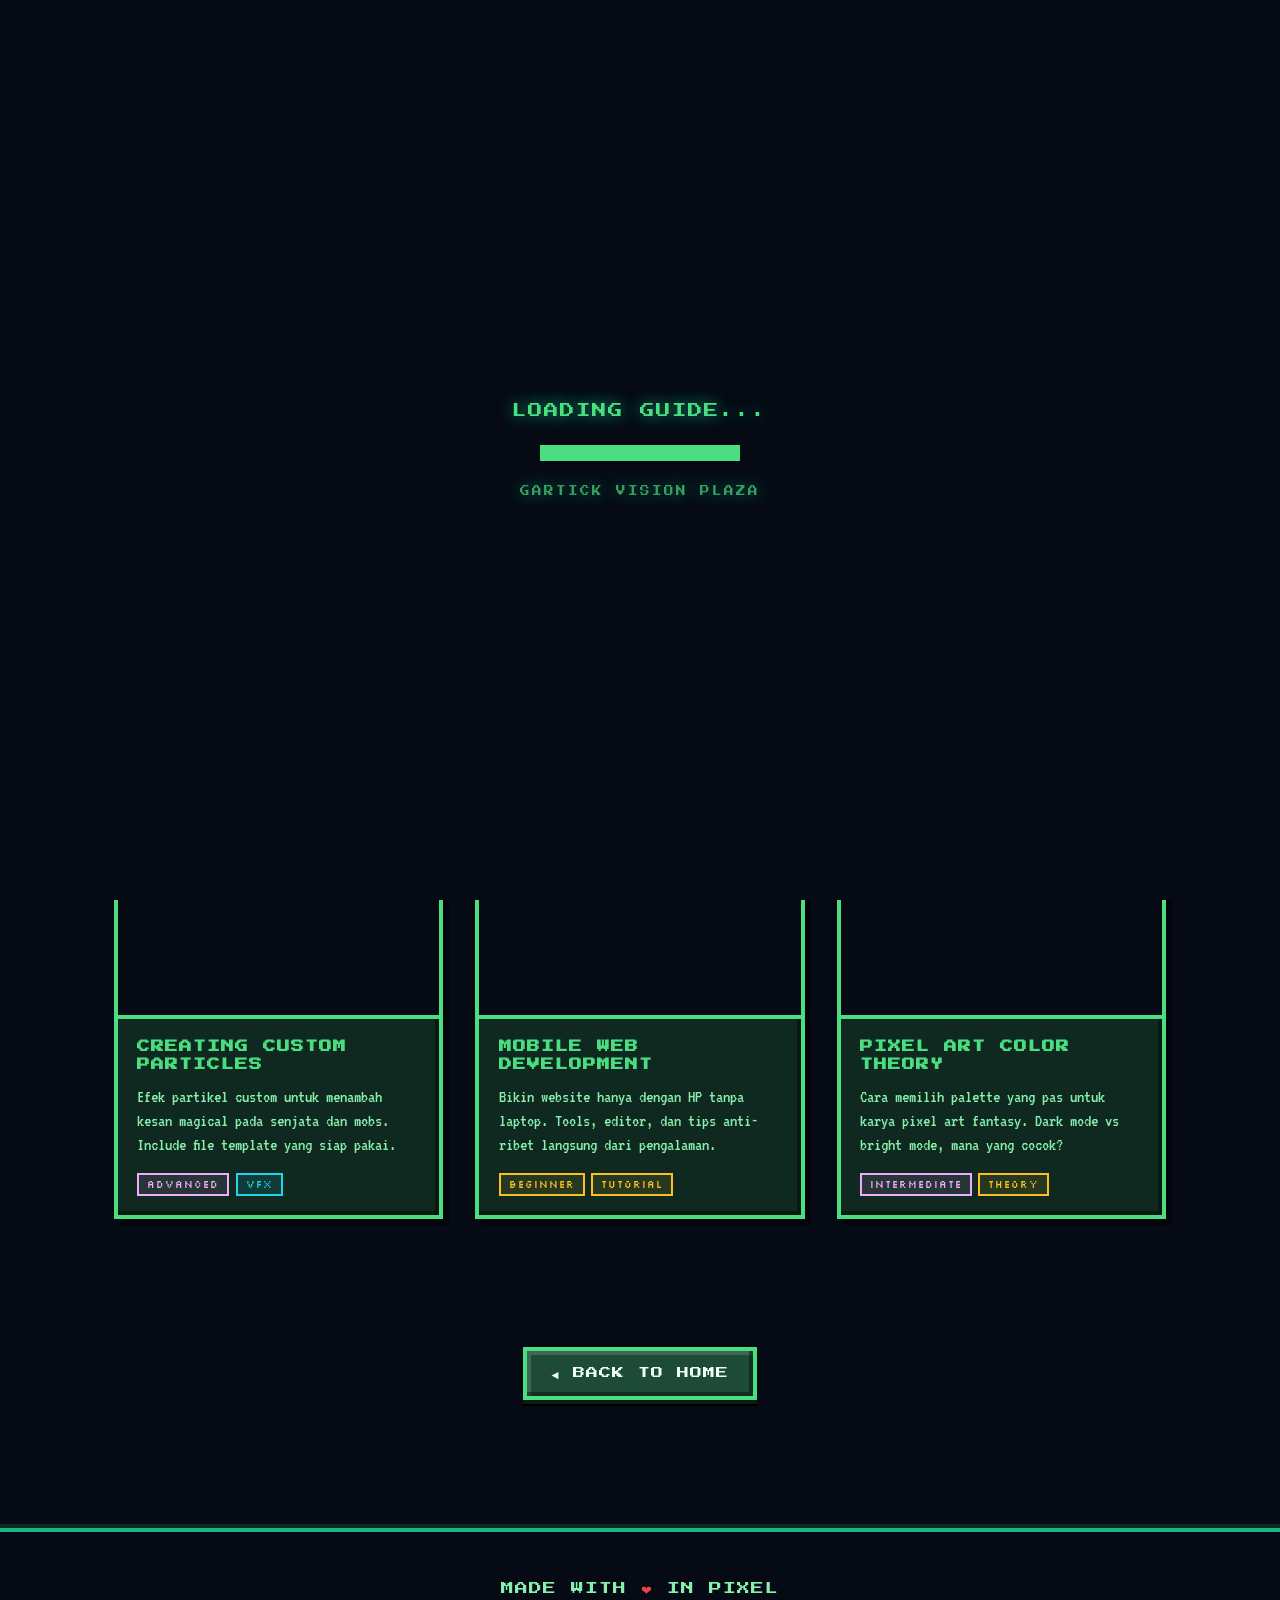
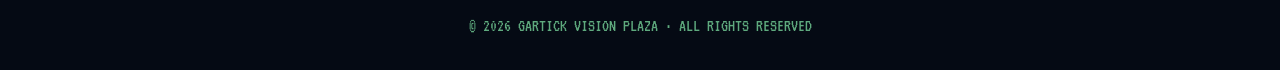
==== guide.html @ 2cd1d291 "Add files via upload" ====
<!DOCTYPE html>
<html lang="id">
<head>
  <meta charset="UTF-8">
  <meta name="viewport" content="width=device-width, initial-scale=1.0, maximum-scale=1">
  <title>Gartick Vision Plaza — Guide</title>
  <meta name="description" content="Tutorial, panduan & tips dari Gartick Vision Plaza.">
  <meta name="theme-color" content="#0a1a14">
  <link rel="stylesheet" href="style.css">
  <link rel="icon" href="data:image/svg+xml,<svg xmlns='http://www.w3.org/2000/svg' viewBox='0 0 16 16'><rect width='16' height='16' fill='%230a1a14'/><rect x='2' y='2' width='12' height='12' fill='%234ade80'/><rect x='5' y='5' width='6' height='6' fill='%230a1a14'/></svg>">
</head>
<body>

  <div id="loader">
    <div class="loader-text">LOADING GUIDE...</div>
    <div class="loader-bar"><div class="loader-fill"></div></div>
    <div class="loader-text" style="font-size: 0.6rem; opacity: 0.7;">GARTICK VISION PLAZA</div>
  </div>

  <!-- BACKGROUND -->
  <div class="bg-container">
    <div class="sky-gradient"></div>
    <div class="stars"></div>
    <div class="moon"></div>
    <div class="rain"></div>
    <div class="mountains"></div>
    <div class="trees-back"></div>
    <div class="fog"></div>
    <div class="trees-front"></div>
  </div>
  <div class="scanlines"></div>
  <div class="vignette"></div>

  <!-- NAV -->
  <nav>
    <a href="index.html" class="logo">GARTICK.PLAZA</a>
    <button class="mobile-toggle" aria-label="Menu">☰</button>
    <ul class="nav-links">
      <li><a href="index.html">HOME</a></li>
      <li><a href="index.html#about">ABOUT</a></li>
      <li><a href="guide.html" class="active">GUIDE</a></li>
      <li><a href="portfolio.html">PORTFOLIO</a></li>
      <li><a href="index.html#contact">CONTACT</a></li>
    </ul>
  </nav>

  <!-- HEADER -->
  <header class="page-header">
    <div class="page-crumb">
      <a href="index.html">◄ HOME</a>  /  GUIDE
    </div>
    <h1 class="page-title">📖 GUIDES & TUTORIALS</h1>
    <p class="page-desc">Kumpulan panduan step-by-step dengan gambar dan animasi. Pelajari rahasia di balik setiap pixel.</p>
  </header>

  <!-- GRID -->
  <section class="content-grid">

    <div class="content-card reveal">
      <div class="card-media">
        <span class="badge">NEW</span>
        <img src="https://picsum.photos/seed/guide1/600/400" alt="Building Your First Pixel Sword">
        <div class="play-overlay"><div class="play-icon"></div></div>
      </div>
      <div class="card-body">
        <h3 class="card-title">BUILDING YOUR FIRST PIXEL SWORD</h3>
        <p class="card-desc">Panduan lengkap membuat senjata pixel art dari sketsa hingga finishing dengan shader tambahan.</p>
        <div class="card-tags">
          <span class="card-tag">BEGINNER</span>
          <span class="card-tag cyan">3D MODEL</span>
        </div>
      </div>
    </div>

    <div class="content-card reveal">
      <div class="card-media">
        <img src="https://picsum.photos/seed/guide2/600/400" alt="Animating Mob Textures">
        <div class="play-overlay"><div class="play-icon"></div></div>
      </div>
      <div class="card-body">
        <h3 class="card-title">ANIMATING MOB TEXTURES</h3>
        <p class="card-desc">Teknik animate texture menggunakan emissive layer agar mobs kamu terlihat lebih hidup dan magical.</p>
        <div class="card-tags">
          <span class="card-tag purple">INTERMEDIATE</span>
          <span class="card-tag cyan">TEXTURE</span>
        </div>
      </div>
    </div>

    <div class="content-card reveal">
      <div class="card-media">
        <span class="badge">HOT</span>
        <img src="https://picsum.photos/seed/guide3/600/400" alt="Armor Design Workflow">
        <div class="play-overlay"><div class="play-icon"></div></div>
      </div>
      <div class="card-body">
        <h3 class="card-title">ARMOR DESIGN WORKFLOW</h3>
        <p class="card-desc">Dari sketsa awal hingga export. Workflow cepat untuk designer yang ingin bikin armor fantasy menarik.</p>
        <div class="card-tags">
          <span class="card-tag">BEGINNER</span>
          <span class="card-tag purple">ARMOR</span>
        </div>
      </div>
    </div>

    <div class="content-card reveal">
      <div class="card-media">
        <img src="https://picsum.photos/seed/guide4/600/400" alt="Creating Custom Particles">
        <div class="play-overlay"><div class="play-icon"></div></div>
      </div>
      <div class="card-body">
        <h3 class="card-title">CREATING CUSTOM PARTICLES</h3>
        <p class="card-desc">Efek partikel custom untuk menambah kesan magical pada senjata dan mobs. Include file template yang siap pakai.</p>
        <div class="card-tags">
          <span class="card-tag purple">ADVANCED</span>
          <span class="card-tag cyan">VFX</span>
        </div>
      </div>
    </div>

    <div class="content-card reveal">
      <div class="card-media">
        <span class="badge">NEW</span>
        <img src="https://picsum.photos/seed/guide5/600/400" alt="Mobile Web Development">
        <div class="play-overlay"><div class="play-icon"></div></div>
      </div>
      <div class="card-body">
        <h3 class="card-title">MOBILE WEB DEVELOPMENT</h3>
        <p class="card-desc">Bikin website hanya dengan HP tanpa laptop. Tools, editor, dan tips anti-ribet langsung dari pengalaman.</p>
        <div class="card-tags">
          <span class="card-tag">BEGINNER</span>
          <span class="card-tag">TUTORIAL</span>
        </div>
      </div>
    </div>

    <div class="content-card reveal">
      <div class="card-media">
        <img src="https://picsum.photos/seed/guide6/600/400" alt="Pixel Art Color Theory">
        <div class="play-overlay"><div class="play-icon"></div></div>
      </div>
      <div class="card-body">
        <h3 class="card-title">PIXEL ART COLOR THEORY</h3>
        <p class="card-desc">Cara memilih palette yang pas untuk karya pixel art fantasy. Dark mode vs bright mode, mana yang cocok?</p>
        <div class="card-tags">
          <span class="card-tag purple">INTERMEDIATE</span>
          <span class="card-tag">THEORY</span>
        </div>
      </div>
    </div>

  </section>

  <!-- BACK TO HOME -->
  <div style="text-align: center; padding: 2rem 1.5rem 4rem;">
    <a href="index.html" class="pixel-btn">◄ BACK TO HOME</a>
  </div>

  <!-- FOOTER -->
  <footer>
    <div class="footer-heart">MADE WITH <span class="heart">❤</span> IN PIXEL</div>
    <p class="footer-copy">© 2026 GARTICK VISION PLAZA · ALL RIGHTS RESERVED</p>
  </footer>

  <script src="script.js"></script>
</body>
</html>
---- style.css ----
/* ==========================================================
   GARTICK VISION PLAZA — Mystical Forest Pixel Theme
   ========================================================== */

@import url('https://fonts.googleapis.com/css2?family=Press+Start+2P&family=Silkscreen:wght@400;700&family=VT323&display=swap');

:root {
  --bg-deep: #050a14;
  --bg-night: #0a1628;
  --bg-forest: #0a1a14;
  --forest-dark: #0f2820;
  --forest-mid: #1e4a38;
  --forest-light: #3d7a5a;
  --mist: #a7f3d0;
  --glow-cyan: #22d3ee;
  --glow-emerald: #10b981;
  --glow-bright: #4ade80;
  --magic-purple: #a78bfa;
  --magic-pink: #f0abfc;
  --accent-gold: #fbbf24;
  --text-primary: #ecfdf5;
  --text-dim: #86efac;
  --text-soft: #a7f3d0;
  --shadow-deep: #02050a;
}

* {
  margin: 0;
  padding: 0;
  box-sizing: border-box;
  image-rendering: pixelated;
  image-rendering: -moz-crisp-edges;
  image-rendering: crisp-edges;
}

html, body {
  width: 100%;
  overflow-x: hidden;
}

body {
  font-family: 'VT323', monospace;
  background: var(--bg-deep);
  color: var(--text-primary);
  min-height: 100vh;
  position: relative;
  line-height: 1.4;
  cursor: url("data:image/svg+xml;utf8,<svg xmlns='http://www.w3.org/2000/svg' width='16' height='16' viewBox='0 0 16 16'><rect x='6' y='0' width='4' height='4' fill='%234ade80'/><rect x='0' y='6' width='4' height='4' fill='%234ade80'/><rect x='12' y='6' width='4' height='4' fill='%234ade80'/><rect x='6' y='12' width='4' height='4' fill='%234ade80'/><rect x='6' y='6' width='4' height='4' fill='%23fbbf24'/></svg>") 8 8, auto;
}

/* ==========================================================
   BACKGROUND LAYERS
   ========================================================== */

.bg-container {
  position: fixed;
  inset: 0;
  z-index: -10;
  overflow: hidden;
  pointer-events: none;
}

.sky-gradient {
  position: absolute;
  inset: 0;
  background:
    radial-gradient(ellipse at 70% 20%, rgba(124, 58, 237, 0.25) 0%, transparent 50%),
    radial-gradient(ellipse at 20% 80%, rgba(16, 185, 129, 0.15) 0%, transparent 60%),
    linear-gradient(180deg,
      #020611 0%,
      #050a1a 25%,
      #0a1a2a 55%,
      #0a2018 80%,
      #0a1a10 100%);
}

/* Twinkling stars */
.stars {
  position: absolute;
  inset: 0;
}

.star {
  position: absolute;
  background: #fff;
  width: 2px;
  height: 2px;
  animation: twinkle var(--twinkle-speed, 3s) infinite ease-in-out;
  animation-delay: var(--twinkle-delay, 0s);
}

.star.big {
  width: 3px;
  height: 3px;
  box-shadow: 0 0 6px rgba(167, 243, 208, 0.8);
}

@keyframes twinkle {
  0%, 100% { opacity: 0.2; transform: scale(0.8); }
  50% { opacity: 1; transform: scale(1.2); box-shadow: 0 0 8px #fff; }
}

/* Meteors */
.meteor {
  position: absolute;
  width: 2px;
  height: 2px;
  background: #fff;
  box-shadow:
    0 0 4px #fff,
    -1px 0 0 var(--glow-cyan),
    -2px 0 0 var(--glow-cyan),
    -3px 0 0 rgba(34, 211, 238, 0.8),
    -5px 0 0 rgba(34, 211, 238, 0.6),
    -8px 0 0 rgba(34, 211, 238, 0.3),
    -12px 0 0 rgba(34, 211, 238, 0.1);
  animation: meteor-fall var(--meteor-speed, 4s) linear infinite;
  animation-delay: var(--meteor-delay, 0s);
  opacity: 0;
}

@keyframes meteor-fall {
  0% { transform: translate(0, 0) rotate(45deg); opacity: 0; }
  5% { opacity: 1; }
  80% { opacity: 1; }
  100% { transform: translate(-600px, 600px) rotate(45deg); opacity: 0; }
}

/* Moon */
.moon {
  position: absolute;
  top: 8%;
  right: 10%;
  width: 60px;
  height: 60px;
  background: #f0fdf4;
  box-shadow:
    0 0 0 4px #050a14,
    0 0 0 6px #4ade80,
    0 0 30px rgba(167, 243, 208, 0.6),
    0 0 60px rgba(74, 222, 128, 0.3);
  image-rendering: pixelated;
  animation: moon-float 8s ease-in-out infinite;
}

.moon::before {
  content: '';
  position: absolute;
  top: 14px;
  left: 10px;
  width: 8px;
  height: 8px;
  background: #a7f3d0;
  opacity: 0.4;
}
.moon::after {
  content: '';
  position: absolute;
  top: 34px;
  left: 38px;
  width: 6px;
  height: 6px;
  background: #a7f3d0;
  opacity: 0.4;
}

@keyframes moon-float {
  0%, 100% { transform: translateY(0); }
  50% { transform: translateY(-10px); }
}

/* Pixel clouds */
.cloud {
  position: absolute;
  width: 80px;
  height: 16px;
  background: rgba(167, 243, 208, 0.12);
  box-shadow:
    12px -8px 0 rgba(167, 243, 208, 0.12),
    28px -8px 0 rgba(167, 243, 208, 0.12),
    44px -8px 0 rgba(167, 243, 208, 0.12),
    20px -16px 0 rgba(167, 243, 208, 0.12),
    36px -16px 0 rgba(167, 243, 208, 0.12);
  animation: cloud-drift var(--cloud-speed, 60s) linear infinite;
}

@keyframes cloud-drift {
  0% { transform: translateX(-150px); }
  100% { transform: translateX(calc(100vw + 150px)); }
}

/* Rain */
.rain {
  position: absolute;
  inset: 0;
  overflow: hidden;
}

.raindrop {
  position: absolute;
  width: 2px;
  height: 12px;
  background: linear-gradient(180deg, transparent, rgba(74, 222, 128, 0.5));
  animation: rain-fall var(--rain-speed, 0.8s) linear infinite;
  animation-delay: var(--rain-delay, 0s);
}

@keyframes rain-fall {
  0% { transform: translateY(-20vh); opacity: 0; }
  10% { opacity: 1; }
  100% { transform: translateY(110vh); opacity: 0.3; }
}

/* Parallax — Mountains */
.mountains {
  position: absolute;
  bottom: 25vh;
  left: 0;
  width: 100%;
  height: 30vh;
  background-image: url("data:image/svg+xml;utf8,<svg xmlns='http://www.w3.org/2000/svg' viewBox='0 0 400 120' preserveAspectRatio='xMidYMax slice'><polygon points='0,120 40,60 70,80 100,40 140,70 180,30 220,60 260,20 300,55 340,35 380,65 400,50 400,120' fill='%23050a14'/><polygon points='0,120 40,60 70,80 100,40 140,70 180,30 220,60 260,20 300,55 340,35 380,65 400,50 400,120' fill='none' stroke='%230f2820' stroke-width='1'/></svg>");
  background-repeat: repeat-x;
  background-size: 800px 100%;
  opacity: 0.9;
  animation: parallax-slow 120s linear infinite;
}

@keyframes parallax-slow {
  0% { background-position: 0 0; }
  100% { background-position: 800px 0; }
}

/* Parallax — Distant trees */
.trees-back {
  position: absolute;
  bottom: 15vh;
  left: 0;
  width: 100%;
  height: 22vh;
  background-image: url("data:image/svg+xml;utf8,<svg xmlns='http://www.w3.org/2000/svg' viewBox='0 0 300 100' preserveAspectRatio='xMidYMax slice'><g fill='%230a1f18'><rect x='10' y='30' width='20' height='70'/><rect x='5' y='25' width='30' height='15'/><rect x='8' y='18' width='24' height='10'/><rect x='50' y='40' width='16' height='60'/><rect x='46' y='35' width='24' height='12'/><rect x='85' y='25' width='22' height='75'/><rect x='80' y='20' width='32' height='14'/><rect x='130' y='35' width='18' height='65'/><rect x='125' y='30' width='28' height='14'/><rect x='170' y='22' width='24' height='78'/><rect x='165' y='18' width='34' height='14'/><rect x='215' y='38' width='16' height='62'/><rect x='210' y='32' width='26' height='14'/><rect x='250' y='28' width='22' height='72'/><rect x='245' y='22' width='32' height='14'/></g></svg>");
  background-repeat: repeat-x;
  background-size: 600px 100%;
  opacity: 0.7;
  animation: parallax-mid 80s linear infinite;
}

@keyframes parallax-mid {
  0% { background-position: 0 0; }
  100% { background-position: 600px 0; }
}

/* Parallax — Foreground trees */
.trees-front {
  position: absolute;
  bottom: 0;
  left: 0;
  width: 100%;
  height: 20vh;
  background-image: url("data:image/svg+xml;utf8,<svg xmlns='http://www.w3.org/2000/svg' viewBox='0 0 400 100' preserveAspectRatio='xMidYMax slice'><g><rect x='0' y='0' width='400' height='100' fill='%23020609'/><g fill='%231e4a38'><rect x='20' y='20' width='32' height='80'/><rect x='12' y='12' width='48' height='20'/><rect x='16' y='6' width='40' height='10'/><rect x='24' y='0' width='24' height='8'/></g><g fill='%230f2820'><rect x='28' y='20' width='4' height='80'/></g><g fill='%23254d3a'><rect x='80' y='30' width='28' height='70'/><rect x='74' y='22' width='40' height='14'/><rect x='78' y='14' width='32' height='10'/></g><g fill='%231e4a38'><rect x='140' y='15' width='36' height='85'/><rect x='130' y='8' width='56' height='16'/><rect x='136' y='0' width='44' height='10'/></g><g fill='%23254d3a'><rect x='200' y='28' width='26' height='72'/><rect x='194' y='20' width='38' height='12'/></g><g fill='%231e4a38'><rect x='250' y='18' width='34' height='82'/><rect x='240' y='10' width='54' height='14'/><rect x='246' y='2' width='42' height='10'/></g><g fill='%23254d3a'><rect x='310' y='32' width='24' height='68'/><rect x='304' y='24' width='36' height='12'/></g><g fill='%231e4a38'><rect x='360' y='22' width='30' height='78'/><rect x='352' y='14' width='46' height='14'/></g></g></svg>");
  background-repeat: repeat-x;
  background-size: 400px 100%;
  opacity: 1;
  animation: parallax-fast 40s linear infinite;
}

@keyframes parallax-fast {
  0% { background-position: 0 0; }
  100% { background-position: 400px 0; }
}

/* Fog layer */
.fog {
  position: absolute;
  bottom: 0;
  left: 0;
  width: 200%;
  height: 40vh;
  background: linear-gradient(180deg, transparent 0%, rgba(167, 243, 208, 0.04) 40%, rgba(74, 222, 128, 0.08) 100%);
  animation: fog-drift 30s ease-in-out infinite alternate;
}

@keyframes fog-drift {
  0% { transform: translateX(-10%); }
  100% { transform: translateX(-50%); }
}

/* Fireflies */
.firefly {
  position: absolute;
  width: 3px;
  height: 3px;
  background: var(--accent-gold);
  box-shadow:
    0 0 4px var(--accent-gold),
    0 0 10px var(--accent-gold),
    0 0 20px rgba(251, 191, 36, 0.4);
  animation: firefly-float var(--ff-speed, 8s) ease-in-out infinite,
             firefly-blink var(--ff-blink, 2s) ease-in-out infinite;
  animation-delay: var(--ff-delay, 0s);
}

@keyframes firefly-float {
  0%, 100% { transform: translate(0, 0); }
  25% { transform: translate(40px, -30px); }
  50% { transform: translate(-20px, -60px); }
  75% { transform: translate(30px, -20px); }
}

@keyframes firefly-blink {
  0%, 100% { opacity: 0.2; }
  50% { opacity: 1; }
}

/* Scanline overlay */
.scanlines {
  position: fixed;
  inset: 0;
  z-index: 1000;
  pointer-events: none;
  background: repeating-linear-gradient(
    0deg,
    rgba(0, 0, 0, 0.15),
    rgba(0, 0, 0, 0.15) 1px,
    transparent 1px,
    transparent 3px
  );
  mix-blend-mode: multiply;
  opacity: 0.4;
}

/* Vignette */
.vignette {
  position: fixed;
  inset: 0;
  z-index: 999;
  pointer-events: none;
  background: radial-gradient(ellipse at center, transparent 40%, rgba(0, 0, 0, 0.6) 100%);
}

/* ==========================================================
   NAVIGATION
   ========================================================== */

nav {
  position: fixed;
  top: 0;
  left: 0;
  right: 0;
  z-index: 500;
  padding: 0.9rem 1.5rem;
  background: rgba(5, 10, 20, 0.85);
  border-bottom: 4px solid var(--glow-emerald);
  display: flex;
  justify-content: space-between;
  align-items: center;
  backdrop-filter: blur(6px);
  box-shadow: 0 4px 20px rgba(16, 185, 129, 0.2);
}

nav::after {
  content: '';
  position: absolute;
  bottom: -8px;
  left: 0;
  right: 0;
  height: 4px;
  background: var(--forest-dark);
}

.logo {
  font-family: 'Press Start 2P', monospace;
  font-size: 0.75rem;
  color: var(--glow-bright);
  text-shadow: 2px 2px 0 #000, 0 0 12px var(--glow-emerald);
  letter-spacing: 1px;
  text-decoration: none;
  transition: transform 0.2s;
}

.logo:hover {
  transform: scale(1.05);
}

.nav-links {
  display: flex;
  gap: 0.5rem;
  list-style: none;
}

.nav-links a {
  font-family: 'Silkscreen', monospace;
  font-size: 0.75rem;
  color: var(--text-soft);
  text-decoration: none;
  padding: 0.4rem 0.7rem;
  border: 2px solid transparent;
  transition: all 0.15s;
  letter-spacing: 1px;
}

.nav-links a:hover,
.nav-links a.active {
  color: var(--glow-bright);
  border-color: var(--glow-bright);
  box-shadow: 0 0 12px rgba(74, 222, 128, 0.6), inset 0 0 6px rgba(74, 222, 128, 0.2);
  background: rgba(16, 185, 129, 0.1);
}

.mobile-toggle {
  display: none;
  background: transparent;
  border: 2px solid var(--glow-bright);
  color: var(--glow-bright);
  font-family: 'Press Start 2P', monospace;
  padding: 0.4rem 0.6rem;
  cursor: pointer;
  font-size: 0.7rem;
}

@media (max-width: 720px) {
  .mobile-toggle { display: block; }
  .nav-links {
    display: none;
    position: absolute;
    top: 100%;
    left: 0;
    right: 0;
    flex-direction: column;
    background: rgba(5, 10, 20, 0.98);
    padding: 1rem;
    border-bottom: 4px solid var(--glow-emerald);
    gap: 0.5rem;
  }
  .nav-links.open { display: flex; }
  .nav-links a { text-align: center; }
}

/* ==========================================================
   HERO SECTION
   ========================================================== */

.hero {
  min-height: 100vh;
  display: flex;
  flex-direction: column;
  justify-content: center;
  align-items: center;
  padding: 7rem 1.5rem 3rem;
  text-align: center;
  position: relative;
}

.welcome-tag {
  font-family: 'Press Start 2P', monospace;
  font-size: 0.7rem;
  color: var(--accent-gold);
  background: rgba(251, 191, 36, 0.1);
  border: 2px solid var(--accent-gold);
  padding: 0.5rem 1rem;
  margin-bottom: 1.5rem;
  box-shadow: 0 0 15px rgba(251, 191, 36, 0.3);
  letter-spacing: 2px;
  animation: tag-bounce 2.5s ease-in-out infinite;
}

@keyframes tag-bounce {
  0%, 100% { transform: translateY(0); }
  50% { transform: translateY(-6px); }
}

.hero-title {
  font-family: 'Press Start 2P', monospace;
  font-size: clamp(1.1rem, 5vw, 2.5rem);
  color: var(--glow-bright);
  text-shadow:
    3px 3px 0 var(--bg-deep),
    6px 6px 0 rgba(16, 185, 129, 0.4),
    0 0 20px var(--glow-emerald),
    0 0 40px rgba(16, 185, 129, 0.5);
  margin-bottom: 1.5rem;
  line-height: 1.5;
  letter-spacing: 2px;
  animation: title-glow 3s ease-in-out infinite;
}

@keyframes title-glow {
  0%, 100% {
    text-shadow:
      3px 3px 0 var(--bg-deep),
      6px 6px 0 rgba(16, 185, 129, 0.4),
      0 0 20px var(--glow-emerald);
  }
  50% {
    text-shadow:
      3px 3px 0 var(--bg-deep),
      6px 6px 0 rgba(16, 185, 129, 0.4),
      0 0 40px var(--glow-bright),
      0 0 60px rgba(74, 222, 128, 0.6);
  }
}

.hero-title .accent {
  color: var(--magic-pink);
  text-shadow:
    3px 3px 0 var(--bg-deep),
    0 0 20px var(--magic-purple),
    0 0 40px rgba(167, 139, 250, 0.6);
}

.hero-subtitle {
  font-family: 'VT323', monospace;
  font-size: 1.5rem;
  color: var(--text-dim);
  margin-bottom: 2.5rem;
  max-width: 600px;
  line-height: 1.3;
}

.hero-subtitle .blink {
  animation: blink 1s step-end infinite;
  color: var(--glow-bright);
}

@keyframes blink {
  50% { opacity: 0; }
}

/* ==========================================================
   PIXEL BUTTONS
   ========================================================== */

.pixel-btn {
  font-family: 'Press Start 2P', monospace;
  font-size: 0.75rem;
  padding: 14px 24px;
  background: var(--forest-mid);
  color: var(--text-primary);
  border: 4px solid var(--glow-bright);
  box-shadow:
    inset -4px -4px 0 rgba(0, 0, 0, 0.4),
    inset 4px 4px 0 rgba(255, 255, 255, 0.15),
    0 4px 0 #0a1a14,
    0 6px 0 #000;
  text-transform: uppercase;
  letter-spacing: 1px;
  cursor: pointer;
  text-decoration: none;
  display: inline-flex;
  align-items: center;
  justify-content: center;
  gap: 0.5rem;
  transition: all 0.08s ease-out;
  position: relative;
  min-width: 140px;
}

.pixel-btn:hover {
  transform: translateY(-2px);
  background: var(--forest-light);
  box-shadow:
    inset -4px -4px 0 rgba(0, 0, 0, 0.4),
    inset 4px 4px 0 rgba(255, 255, 255, 0.2),
    0 6px 0 #0a1a14,
    0 8px 0 #000,
    0 0 25px rgba(74, 222, 128, 0.7);
}

.pixel-btn:active {
  transform: translateY(4px);
  box-shadow:
    inset -4px -4px 0 rgba(0, 0, 0, 0.4),
    inset 4px 4px 0 rgba(255, 255, 255, 0.1),
    0 0 0 #0a1a14,
    0 2px 0 #000;
}

.pixel-btn.primary {
  background: var(--glow-emerald);
  color: #02110a;
  border-color: #a7f3d0;
}

.pixel-btn.primary:hover {
  background: var(--glow-bright);
}

.pixel-btn.accent {
  background: #dc2626;
  color: #fff;
  border-color: #fbbf24;
  box-shadow:
    inset -4px -4px 0 rgba(0, 0, 0, 0.4),
    inset 4px 4px 0 rgba(255, 255, 255, 0.2),
    0 4px 0 #7f1d1d,
    0 6px 0 #000;
}

.pixel-btn.accent:hover {
  background: #ef4444;
  box-shadow:
    inset -4px -4px 0 rgba(0, 0, 0, 0.4),
    inset 4px 4px 0 rgba(255, 255, 255, 0.25),
    0 6px 0 #7f1d1d,
    0 8px 0 #000,
    0 0 25px rgba(251, 191, 36, 0.7);
}

.pixel-btn.purple {
  background: #6d28d9;
  border-color: var(--magic-pink);
  box-shadow:
    inset -4px -4px 0 rgba(0, 0, 0, 0.4),
    inset 4px 4px 0 rgba(255, 255, 255, 0.2),
    0 4px 0 #4c1d95,
    0 6px 0 #000;
}

.pixel-btn.purple:hover {
  background: #7c3aed;
  box-shadow:
    inset -4px -4px 0 rgba(0, 0, 0, 0.4),
    inset 4px 4px 0 rgba(255, 255, 255, 0.25),
    0 6px 0 #4c1d95,
    0 8px 0 #000,
    0 0 25px rgba(240, 171, 252, 0.7);
}

.btn-group {
  display: flex;
  gap: 1.5rem;
  flex-wrap: wrap;
  justify-content: center;
  margin-top: 1rem;
}

/* ==========================================================
   ABOUT SECTION
   ========================================================== */

.section {
  padding: 4rem 1.5rem;
  position: relative;
  max-width: 1100px;
  margin: 0 auto;
}

.section-title {
  font-family: 'Press Start 2P', monospace;
  font-size: clamp(1rem, 3.5vw, 1.8rem);
  color: var(--glow-bright);
  text-align: center;
  margin-bottom: 0.8rem;
  text-shadow: 3px 3px 0 var(--bg-deep), 0 0 20px var(--glow-emerald);
  letter-spacing: 2px;
}

.section-subtitle {
  font-family: 'VT323', monospace;
  font-size: 1.3rem;
  color: var(--text-dim);
  text-align: center;
  margin-bottom: 3rem;
}

.section-divider {
  display: flex;
  align-items: center;
  justify-content: center;
  gap: 6px;
  margin: 1rem auto 2.5rem;
}

.section-divider .pixel {
  width: 10px;
  height: 10px;
  background: var(--glow-emerald);
  box-shadow: 0 0 8px var(--glow-bright);
}

.section-divider .pixel:nth-child(2) { background: var(--accent-gold); box-shadow: 0 0 8px var(--accent-gold); }
.section-divider .pixel:nth-child(3) { background: var(--magic-purple); box-shadow: 0 0 8px var(--magic-purple); }

.about-card {
  background: linear-gradient(135deg, rgba(15, 40, 32, 0.9), rgba(10, 20, 15, 0.9));
  border: 4px solid var(--glow-bright);
  padding: 2rem;
  position: relative;
  display: grid;
  grid-template-columns: auto 1fr;
  gap: 2rem;
  align-items: center;
  box-shadow:
    inset -4px -4px 0 rgba(0, 0, 0, 0.4),
    inset 4px 4px 0 rgba(74, 222, 128, 0.1),
    8px 8px 0 var(--forest-dark),
    0 0 40px rgba(16, 185, 129, 0.2);
  backdrop-filter: blur(4px);
}

/* Pixel corners */
.about-card::before,
.about-card::after,
.about-card > .corner-tl,
.about-card > .corner-tr {
  content: '';
  position: absolute;
  width: 12px;
  height: 12px;
  background: var(--accent-gold);
  box-shadow: 0 0 8px var(--accent-gold);
}

.about-card::before { top: -8px; left: -8px; }
.about-card::after { bottom: -8px; right: -8px; }
.about-card .corner-tl { top: -8px; right: -8px; }
.about-card .corner-tr { bottom: -8px; left: -8px; }

.avatar-frame {
  width: 140px;
  height: 140px;
  background: var(--forest-dark);
  border: 4px solid var(--glow-emerald);
  display: flex;
  align-items: center;
  justify-content: center;
  position: relative;
  box-shadow:
    inset 0 0 20px rgba(16, 185, 129, 0.3),
    0 0 20px rgba(74, 222, 128, 0.4);
  flex-shrink: 0;
}

.avatar-sprite {
  width: 100%;
  height: 100%;
  image-rendering: pixelated;
  animation: sprite-bounce 1.2s ease-in-out infinite;
}

@keyframes sprite-bounce {
  0%, 100% { transform: translateY(0); }
  50% { transform: translateY(-6px); }
}

.about-text h3 {
  font-family: 'Press Start 2P', monospace;
  font-size: 0.9rem;
  color: var(--accent-gold);
  margin-bottom: 1rem;
  letter-spacing: 1.5px;
}

.about-text p {
  font-family: 'VT323', monospace;
  font-size: 1.25rem;
  color: var(--text-soft);
  line-height: 1.5;
  margin-bottom: 1rem;
}

.stat-row {
  display: flex;
  gap: 1.5rem;
  flex-wrap: wrap;
  margin-top: 1rem;
}

.stat {
  font-family: 'Silkscreen', monospace;
  font-size: 0.75rem;
  color: var(--glow-bright);
  padding: 0.4rem 0.7rem;
  border: 2px solid var(--forest-light);
  background: rgba(16, 185, 129, 0.1);
  letter-spacing: 1px;
}

.stat .value { color: var(--accent-gold); }

@media (max-width: 640px) {
  .about-card {
    grid-template-columns: 1fr;
    text-align: center;
    padding: 1.5rem;
  }
  .avatar-frame { margin: 0 auto; width: 120px; height: 120px; }
  .stat-row { justify-content: center; }
}

/* ==========================================================
   SOCIAL MEDIA
   ========================================================== */

.social-container {
  display: flex;
  gap: 1.5rem;
  justify-content: center;
  flex-wrap: wrap;
  margin-top: 2rem;
}

.social-btn {
  font-family: 'Press Start 2P', monospace;
  font-size: 0.7rem;
  padding: 1rem 1.5rem;
  background: var(--forest-dark);
  color: var(--text-primary);
  border: 4px solid;
  text-decoration: none;
  display: flex;
  align-items: center;
  gap: 0.8rem;
  transition: all 0.15s;
  cursor: pointer;
  box-shadow:
    inset -4px -4px 0 rgba(0, 0, 0, 0.5),
    0 4px 0 #000;
  letter-spacing: 1px;
}

.social-btn:hover {
  transform: translateY(-3px) scale(1.02);
  box-shadow:
    inset -4px -4px 0 rgba(0, 0, 0, 0.5),
    0 6px 0 #000;
}

.social-btn.youtube {
  border-color: #ff0000;
}
.social-btn.youtube:hover {
  background: #7f1d1d;
  box-shadow:
    inset -4px -4px 0 rgba(0, 0, 0, 0.5),
    0 6px 0 #000,
    0 0 25px rgba(239, 68, 68, 0.7);
}

.social-btn.discord {
  border-color: #5865f2;
}
.social-btn.discord:hover {
  background: #312e81;
  box-shadow:
    inset -4px -4px 0 rgba(0, 0, 0, 0.5),
    0 6px 0 #000,
    0 0 25px rgba(88, 101, 242, 0.7);
}

.social-btn .icon {
  width: 24px;
  height: 24px;
  image-rendering: pixelated;
}

/* ==========================================================
   ACTION CARDS (Guide / Portfolio on home)
   ========================================================== */

.action-grid {
  display: grid;
  grid-template-columns: repeat(auto-fit, minmax(280px, 1fr));
  gap: 2rem;
  max-width: 900px;
  margin: 0 auto;
}

.action-card {
  background: linear-gradient(135deg, rgba(15, 40, 32, 0.9), rgba(10, 20, 15, 0.95));
  border: 4px solid var(--glow-bright);
  padding: 2rem;
  text-align: center;
  position: relative;
  text-decoration: none;
  color: var(--text-primary);
  transition: all 0.2s;
  box-shadow:
    inset -4px -4px 0 rgba(0, 0, 0, 0.4),
    8px 8px 0 var(--forest-dark);
  overflow: hidden;
}

.action-card::before {
  content: '';
  position: absolute;
  inset: 0;
  background: radial-gradient(circle at 50% 50%, rgba(74, 222, 128, 0.15), transparent 70%);
  opacity: 0;
  transition: opacity 0.3s;
}

.action-card:hover {
  transform: translate(-3px, -3px);
  box-shadow:
    inset -4px -4px 0 rgba(0, 0, 0, 0.4),
    11px 11px 0 var(--forest-dark),
    0 0 40px rgba(74, 222, 128, 0.4);
}

.action-card:hover::before { opacity: 1; }

.action-card.purple { border-color: var(--magic-pink); }
.action-card.purple:hover {
  box-shadow:
    inset -4px -4px 0 rgba(0, 0, 0, 0.4),
    11px 11px 0 var(--forest-dark),
    0 0 40px rgba(240, 171, 252, 0.5);
}

.action-icon {
  font-family: 'Press Start 2P', monospace;
  font-size: 3rem;
  display: block;
  margin-bottom: 1rem;
  color: var(--accent-gold);
  text-shadow: 0 0 20px var(--accent-gold);
  animation: icon-pulse 2s ease-in-out infinite;
}

@keyframes icon-pulse {
  0%, 100% { transform: scale(1); }
  50% { transform: scale(1.1); }
}

.action-card h3 {
  font-family: 'Press Start 2P', monospace;
  font-size: 1rem;
  color: var(--glow-bright);
  margin-bottom: 0.8rem;
  letter-spacing: 1.5px;
}

.action-card.purple h3 { color: var(--magic-pink); }

.action-card p {
  font-family: 'VT323', monospace;
  font-size: 1.2rem;
  color: var(--text-dim);
  line-height: 1.4;
  margin-bottom: 1.5rem;
  position: relative;
  z-index: 1;
}

/* ==========================================================
   CONTENT GRID (for guide/portfolio pages)
   ========================================================== */

.page-header {
  padding: 8rem 1.5rem 3rem;
  text-align: center;
  position: relative;
}

.page-crumb {
  font-family: 'Silkscreen', monospace;
  font-size: 0.85rem;
  color: var(--text-dim);
  margin-bottom: 1rem;
  letter-spacing: 2px;
}

.page-crumb a {
  color: var(--glow-bright);
  text-decoration: none;
  transition: color 0.2s;
}
.page-crumb a:hover { color: var(--accent-gold); }

.page-title {
  font-family: 'Press Start 2P', monospace;
  font-size: clamp(1.3rem, 5vw, 2.5rem);
  color: var(--glow-bright);
  text-shadow:
    3px 3px 0 var(--bg-deep),
    0 0 20px var(--glow-emerald);
  margin-bottom: 1rem;
  letter-spacing: 2px;
  animation: title-glow 3s ease-in-out infinite;
}

.page-desc {
  font-family: 'VT323', monospace;
  font-size: 1.4rem;
  color: var(--text-dim);
  max-width: 700px;
  margin: 0 auto;
}

.content-grid {
  display: grid;
  grid-template-columns: repeat(auto-fill, minmax(300px, 1fr));
  gap: 2rem;
  max-width: 1100px;
  margin: 2rem auto;
  padding: 0 1.5rem 4rem;
}

.content-card {
  background: var(--forest-dark);
  border: 4px solid var(--glow-bright);
  overflow: hidden;
  position: relative;
  transition: all 0.2s;
  box-shadow:
    inset -4px -4px 0 rgba(0, 0, 0, 0.4),
    6px 6px 0 var(--shadow-deep);
}

.content-card:hover {
  transform: translate(-3px, -3px);
  box-shadow:
    inset -4px -4px 0 rgba(0, 0, 0, 0.4),
    9px 9px 0 var(--shadow-deep),
    0 0 30px rgba(74, 222, 128, 0.4);
}

.card-media {
  width: 100%;
  aspect-ratio: 16 / 10;
  background: var(--bg-deep);
  position: relative;
  overflow: hidden;
  border-bottom: 4px solid var(--glow-bright);
}

.card-media img,
.card-media video,
.card-media iframe {
  width: 100%;
  height: 100%;
  object-fit: cover;
  display: block;
  border: none;
}

.card-media .badge {
  position: absolute;
  top: 10px;
  left: 10px;
  background: var(--accent-gold);
  color: #000;
  padding: 4px 8px;
  font-family: 'Press Start 2P', monospace;
  font-size: 0.55rem;
  letter-spacing: 1px;
  z-index: 2;
  box-shadow: 2px 2px 0 #000;
}

.card-media .play-overlay {
  position: absolute;
  inset: 0;
  display: flex;
  align-items: center;
  justify-content: center;
  background: rgba(5, 10, 20, 0.4);
  opacity: 0;
  transition: opacity 0.2s;
  pointer-events: none;
}

.content-card:hover .card-media .play-overlay {
  opacity: 1;
}

.play-icon {
  width: 60px;
  height: 60px;
  background: var(--glow-bright);
  display: flex;
  align-items: center;
  justify-content: center;
  border: 4px solid #000;
  box-shadow: 0 0 20px var(--glow-bright);
}

.play-icon::after {
  content: '';
  width: 0;
  height: 0;
  border-left: 18px solid #000;
  border-top: 12px solid transparent;
  border-bottom: 12px solid transparent;
  margin-left: 6px;
}

.card-body {
  padding: 1.2rem;
}

.card-title {
  font-family: 'Press Start 2P', monospace;
  font-size: 0.8rem;
  color: var(--glow-bright);
  margin-bottom: 0.7rem;
  line-height: 1.4;
  letter-spacing: 1px;
}

.card-desc {
  font-family: 'VT323', monospace;
  font-size: 1.15rem;
  color: var(--text-dim);
  margin-bottom: 1rem;
  line-height: 1.3;
}

.card-tags {
  display: flex;
  gap: 0.4rem;
  flex-wrap: wrap;
}

.card-tag {
  font-family: 'Silkscreen', monospace;
  font-size: 0.65rem;
  color: var(--accent-gold);
  background: rgba(251, 191, 36, 0.1);
  border: 2px solid var(--accent-gold);
  padding: 2px 8px;
  letter-spacing: 1px;
}

.card-tag.purple { color: var(--magic-pink); border-color: var(--magic-pink); background: rgba(240, 171, 252, 0.1); }
.card-tag.cyan { color: var(--glow-cyan); border-color: var(--glow-cyan); background: rgba(34, 211, 238, 0.1); }

/* ==========================================================
   FOOTER
   ========================================================== */

footer {
  padding: 3rem 1.5rem 2rem;
  border-top: 4px solid var(--glow-emerald);
  background: rgba(5, 10, 20, 0.8);
  text-align: center;
  position: relative;
  margin-top: 4rem;
}

footer::before {
  content: '';
  position: absolute;
  top: -8px;
  left: 0;
  right: 0;
  height: 4px;
  background: var(--forest-dark);
}

.footer-heart {
  font-family: 'Press Start 2P', monospace;
  font-size: 0.8rem;
  color: var(--text-dim);
  margin-bottom: 1rem;
  letter-spacing: 1px;
}

.footer-heart .heart {
  color: #ef4444;
  animation: heart-beat 1s ease-in-out infinite;
  display: inline-block;
}

@keyframes heart-beat {
  0%, 100% { transform: scale(1); }
  50% { transform: scale(1.3); }
}

.footer-copy {
  font-family: 'VT323', monospace;
  font-size: 1.1rem;
  color: var(--text-dim);
  opacity: 0.7;
}

/* ==========================================================
   LOADING PIXEL SCREEN
   ========================================================== */

#loader {
  position: fixed;
  inset: 0;
  z-index: 9999;
  background: var(--bg-deep);
  display: flex;
  flex-direction: column;
  align-items: center;
  justify-content: center;
  gap: 1.5rem;
  transition: opacity 0.6s, visibility 0.6s;
}

#loader.done {
  opacity: 0;
  visibility: hidden;
}

.loader-text {
  font-family: 'Press Start 2P', monospace;
  color: var(--glow-bright);
  font-size: 0.9rem;
  text-shadow: 0 0 15px var(--glow-emerald);
  letter-spacing: 2px;
  animation: loader-blink 1s step-end infinite;
}

@keyframes loader-blink {
  50% { opacity: 0.3; }
}

.loader-bar {
  width: 200px;
  height: 16px;
  border: 3px solid var(--glow-bright);
  background: var(--forest-dark);
  position: relative;
  overflow: hidden;
}

.loader-fill {
  height: 100%;
  background: var(--glow-bright);
  box-shadow: 0 0 10px var(--glow-bright);
  animation: loader-fill 1.8s ease-out forwards;
}

@keyframes loader-fill {
  0% { width: 0%; }
  100% { width: 100%; }
}

/* ==========================================================
   UTILITY
   ========================================================== */

.reveal {
  opacity: 0;
  transform: translateY(30px);
  transition: opacity 0.8s cubic-bezier(0.25, 0.46, 0.45, 0.94), transform 0.8s cubic-bezier(0.25, 0.46, 0.45, 0.94);
}
.reveal.visible {
  opacity: 1;
  transform: translateY(0);
}

.text-glow { color: var(--glow-bright); }
.text-gold { color: var(--accent-gold); }
.text-purple { color: var(--magic-pink); }

/* Small screens tuning */
@media (max-width: 480px) {
  .hero { padding: 6rem 1rem 2rem; }
  .btn-group { flex-direction: column; align-items: stretch; }
  .btn-group .pixel-btn { width: 100%; }
  .section { padding: 3rem 1rem; }
  nav { padding: 0.7rem 1rem; }
  .logo { font-size: 0.6rem; }
  .hero-subtitle { font-size: 1.2rem; }
  .social-container { flex-direction: column; align-items: stretch; }
  .social-btn { justify-content: center; }
}
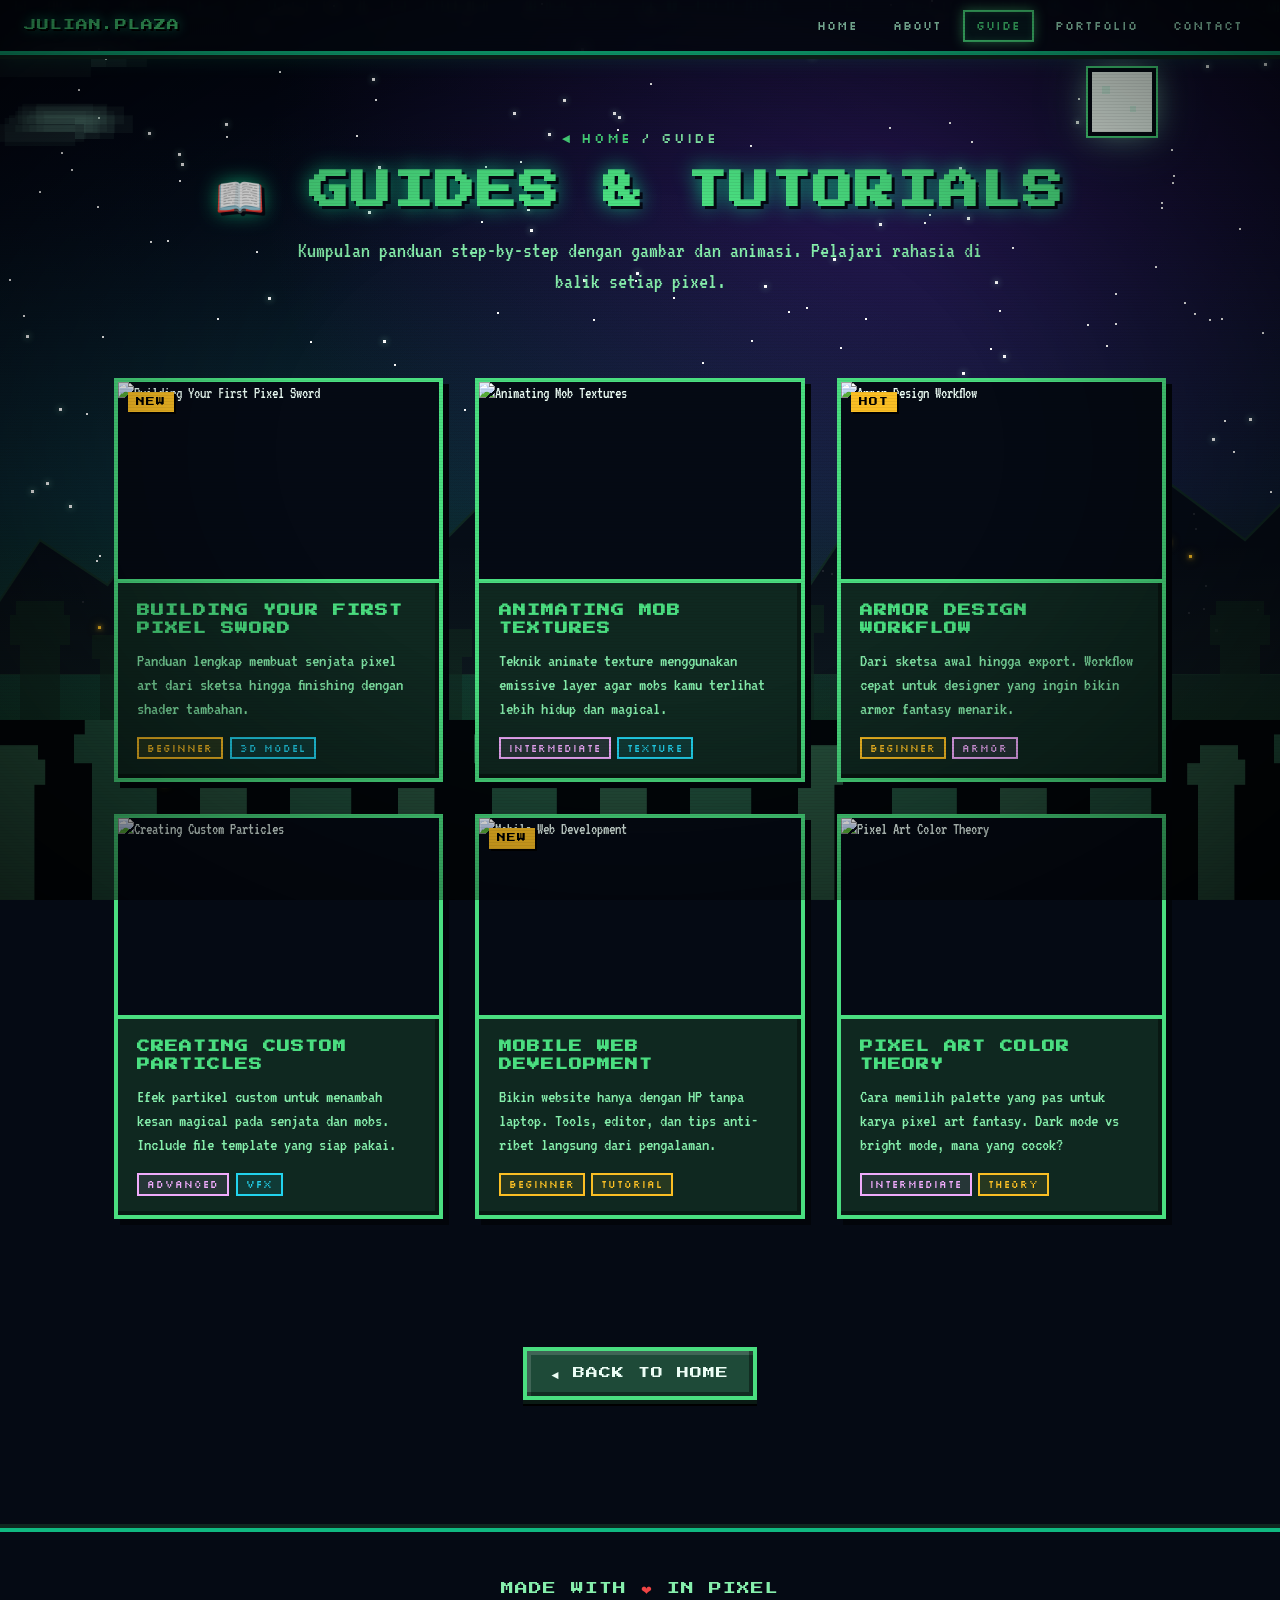
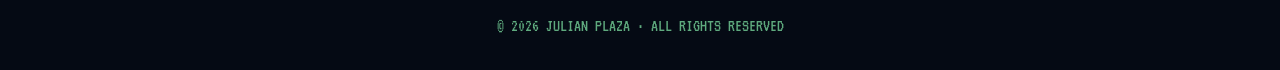
==== commit 103c6dcf: "Selesaikan rebranding ke Julian Plaza dan perbaiki kualitas kode - Ganti semua referensi 'Gartick Vi" ====
--- a/guide.html
+++ b/guide.html
@@ -3,8 +3,8 @@
 <head>
   <meta charset="UTF-8">
   <meta name="viewport" content="width=device-width, initial-scale=1.0, maximum-scale=1">
-  <title>Gartick Vision Plaza — Guide</title>
-  <meta name="description" content="Tutorial, panduan & tips dari Gartick Vision Plaza.">
+  <title>Julian Plaza — Guide</title>
+  <meta name="description" content="Tutorial, panduan & tips dari Julian Plaza.">
   <meta name="theme-color" content="#0a1a14">
   <link rel="stylesheet" href="style.css">
   <link rel="icon" href="data:image/svg+xml,<svg xmlns='http://www.w3.org/2000/svg' viewBox='0 0 16 16'><rect width='16' height='16' fill='%230a1a14'/><rect x='2' y='2' width='12' height='12' fill='%234ade80'/><rect x='5' y='5' width='6' height='6' fill='%230a1a14'/></svg>">
@@ -14,7 +14,7 @@
   <div id="loader">
     <div class="loader-text">LOADING GUIDE...</div>
     <div class="loader-bar"><div class="loader-fill"></div></div>
-    <div class="loader-text" style="font-size: 0.6rem; opacity: 0.7;">GARTICK VISION PLAZA</div>
+    <div class="loader-text" style="font-size: 0.6rem; opacity: 0.7;">JULIAN PLAZA</div>
   </div>
 
   <!-- BACKGROUND -->
@@ -33,7 +33,7 @@
 
   <!-- NAV -->
   <nav>
-    <a href="index.html" class="logo">GARTICK.PLAZA</a>
+    <a href="index.html" class="logo">JULIAN.PLAZA</a>
     <button class="mobile-toggle" aria-label="Menu">☰</button>
     <ul class="nav-links">
       <li><a href="index.html">HOME</a></li>
@@ -159,7 +159,7 @@
   <!-- FOOTER -->
   <footer>
     <div class="footer-heart">MADE WITH <span class="heart">❤</span> IN PIXEL</div>
-    <p class="footer-copy">© 2026 GARTICK VISION PLAZA · ALL RIGHTS RESERVED</p>
+    <p class="footer-copy">© 2026 JULIAN PLAZA · ALL RIGHTS RESERVED</p>
   </footer>
 
   <script src="script.js"></script>
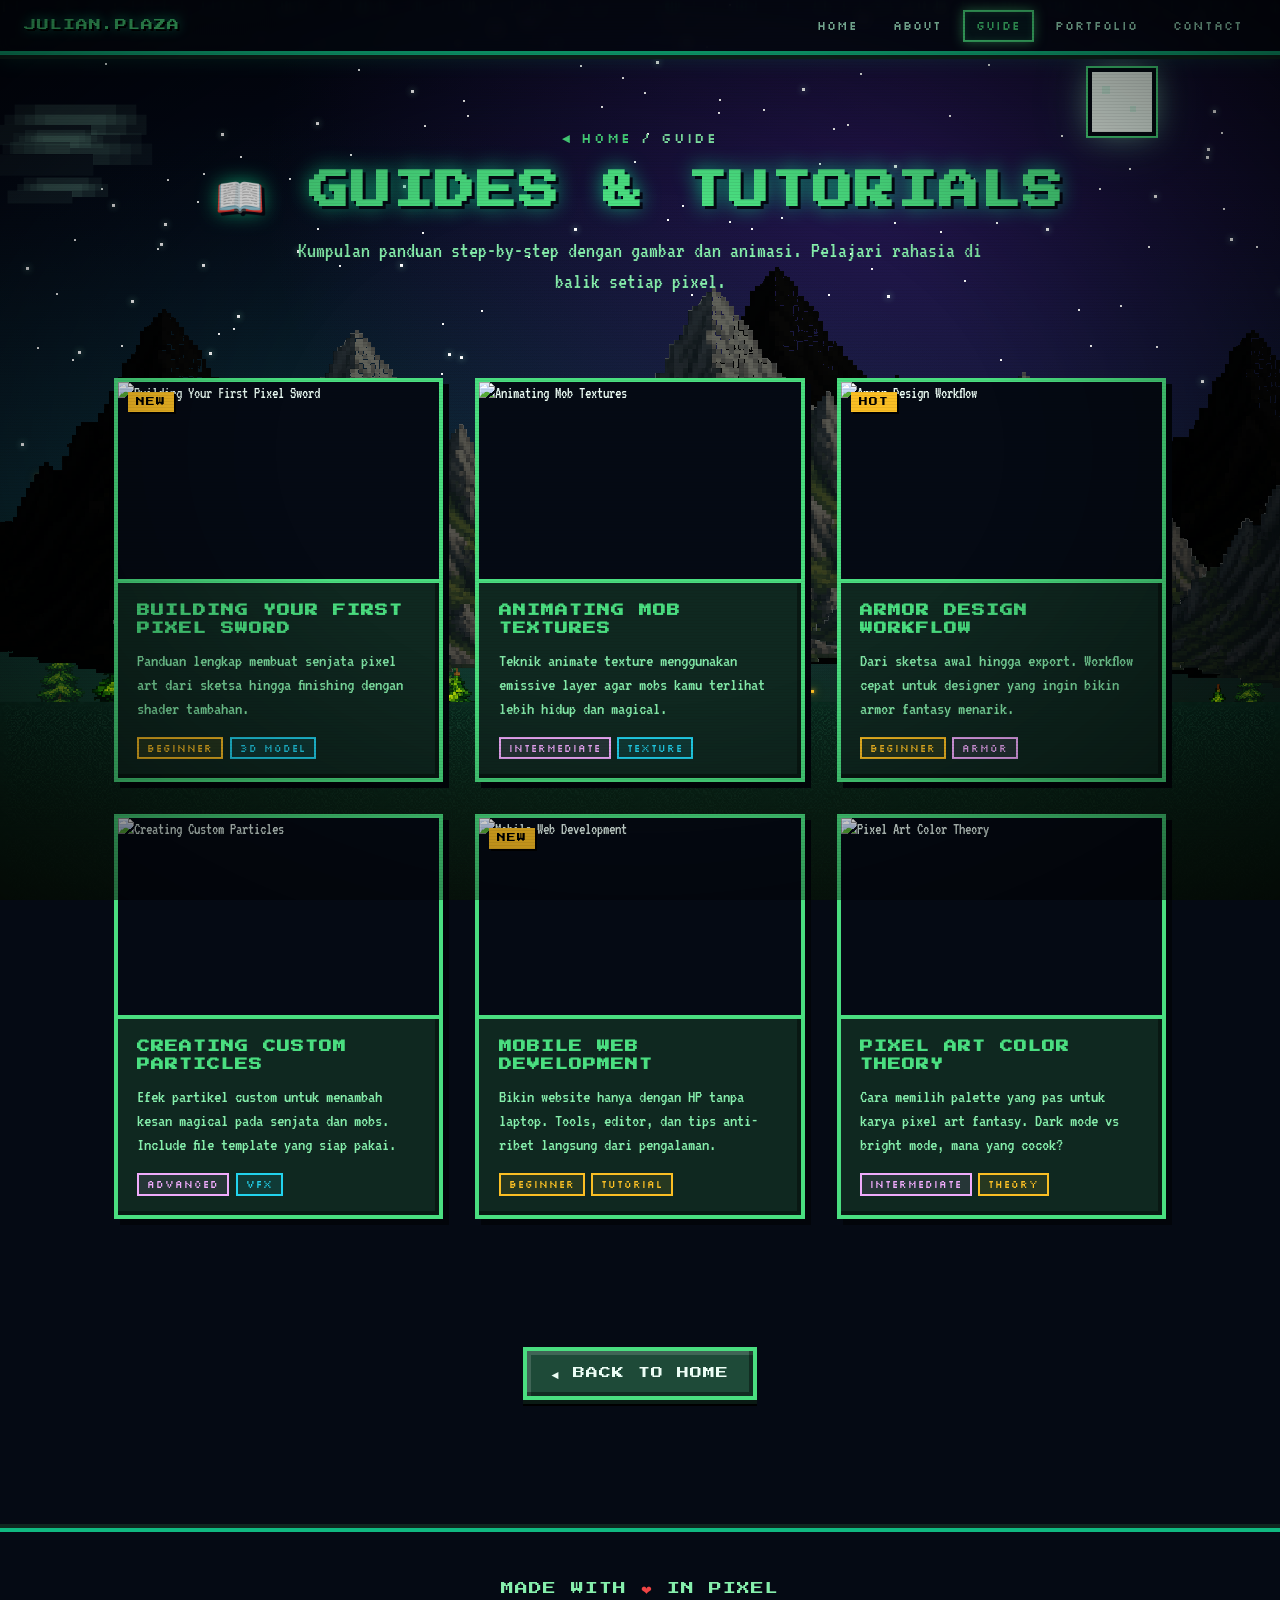
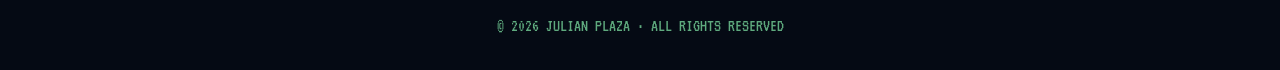
==== commit 9f80b9c5: "Add files via upload" ====
--- a/guide.html
+++ b/guide.html
@@ -24,6 +24,7 @@
     <div class="moon"></div>
     <div class="rain"></div>
     <div class="mountains"></div>
+    <div class="ground"></div>
     <div class="trees-back"></div>
     <div class="fog"></div>
     <div class="trees-front"></div>
--- a/style.css
+++ b/style.css
@@ -100,30 +100,62 @@
   50% { opacity: 1; transform: scale(1.2); box-shadow: 0 0 8px #fff; }
 }
 
-/* Meteors */
+/* Meteors — streak head + frame-by-frame trail sparks */
 .meteor {
   position: absolute;
-  width: 2px;
+  width: 80px;
   height: 2px;
-  background: #fff;
-  box-shadow:
-    0 0 4px #fff,
-    -1px 0 0 var(--glow-cyan),
-    -2px 0 0 var(--glow-cyan),
-    -3px 0 0 rgba(34, 211, 238, 0.8),
-    -5px 0 0 rgba(34, 211, 238, 0.6),
-    -8px 0 0 rgba(34, 211, 238, 0.3),
-    -12px 0 0 rgba(34, 211, 238, 0.1);
-  animation: meteor-fall var(--meteor-speed, 4s) linear infinite;
+  background: linear-gradient(
+    to right,
+    transparent 0%,
+    rgba(34, 211, 238, 0.15) 30%,
+    rgba(34, 211, 238, 0.55) 70%,
+    rgba(167, 243, 208, 0.95) 95%,
+    #ffffff 100%
+  );
+  border-radius: 1px;
+  box-shadow:
+    0 0 6px rgba(167, 243, 208, 0.6),
+    0 0 12px rgba(34, 211, 238, 0.35);
+  transform-origin: 100% 50%;
+  animation: meteor-fly var(--meteor-speed, 4s) linear infinite;
   animation-delay: var(--meteor-delay, 0s);
   opacity: 0;
 }
 
-@keyframes meteor-fall {
-  0% { transform: translate(0, 0) rotate(45deg); opacity: 0; }
-  5% { opacity: 1; }
-  80% { opacity: 1; }
-  100% { transform: translate(-600px, 600px) rotate(45deg); opacity: 0; }
+.meteor::before,
+.meteor::after {
+  content: '';
+  position: absolute;
+  top: 50%;
+  width: 3px;
+  height: 3px;
+  background: #fff;
+  border-radius: 50%;
+  box-shadow: 0 0 4px #fff, 0 0 8px var(--glow-cyan);
+  transform: translateY(-50%);
+}
+
+.meteor::before {
+  right: 20%;
+  animation: spark-flicker 0.18s steps(2) infinite;
+}
+
+.meteor::after {
+  right: 45%;
+  animation: spark-flicker 0.22s steps(2) infinite 0.09s;
+}
+
+@keyframes spark-flicker {
+  0%, 49%   { opacity: 1;   transform: translateY(-50%) scale(1);   }
+  50%, 100% { opacity: 0.2; transform: translateY(-50%) scale(0.4); }
+}
+
+@keyframes meteor-fly {
+  0%   { transform: translate(0, 0)             rotate(135deg); opacity: 0; }
+  8%   { opacity: 1; }
+  88%  { opacity: 1; }
+  100% { transform: translate(-640px, 640px)    rotate(135deg); opacity: 0; }
 }
 
 /* Moon */
@@ -211,61 +243,83 @@
   100% { transform: translateY(110vh); opacity: 0.3; }
 }
 
-/* Parallax — Mountains */
+/* Mountains layer — basis duduk di garis horizon (di atas ground) */
 .mountains {
   position: absolute;
-  bottom: 25vh;
+  bottom: 14vh;
   left: 0;
   width: 100%;
-  height: 30vh;
-  background-image: url("data:image/svg+xml;utf8,<svg xmlns='http://www.w3.org/2000/svg' viewBox='0 0 400 120' preserveAspectRatio='xMidYMax slice'><polygon points='0,120 40,60 70,80 100,40 140,70 180,30 220,60 260,20 300,55 340,35 380,65 400,50 400,120' fill='%23050a14'/><polygon points='0,120 40,60 70,80 100,40 140,70 180,30 220,60 260,20 300,55 340,35 380,65 400,50 400,120' fill='none' stroke='%230f2820' stroke-width='1'/></svg>");
-  background-repeat: repeat-x;
-  background-size: 800px 100%;
-  opacity: 0.9;
-  animation: parallax-slow 120s linear infinite;
-}
-
-@keyframes parallax-slow {
-  0% { background-position: 0 0; }
-  100% { background-position: 800px 0; }
-}
-
-/* Parallax — Distant trees */
+  height: 46vh;
+  overflow: visible;
+  z-index: 2;
+}
+
+.mountain-sprite {
+  position: absolute;
+  bottom: 0;
+  display: block;
+  height: auto;
+  image-rendering: pixelated;
+  image-rendering: crisp-edges;
+  pointer-events: none;
+}
+
+/* Distant trees layer */
 .trees-back {
   position: absolute;
-  bottom: 15vh;
+  bottom: 14vh;
+  left: 0;
+  width: 100%;
+  height: 24vh;
+}
+
+/* Foreground trees layer */
+.trees-front {
+  position: absolute;
+  bottom: 7vh;
+  left: 0;
+  width: 100%;
+  height: 32vh;
+}
+
+/* Individual tree sprites (injected by JS) */
+.tree-sprite {
+  position: absolute;
+  bottom: 0;
+  transform-origin: bottom center;
+  image-rendering: pixelated;
+  image-rendering: crisp-edges;
+  pointer-events: none;
+  animation: tree-sway var(--sway-speed, 4s) ease-in-out infinite;
+  animation-delay: var(--sway-delay, 0s);
+}
+
+@keyframes tree-sway {
+  0%   { transform: rotate(0deg); }
+  20%  { transform: rotate(-1.2deg); }
+  50%  { transform: rotate(0deg); }
+  75%  { transform: rotate(0.8deg); }
+  100% { transform: rotate(0deg); }
+}
+
+/* Ground / terrain layer — di belakang pohon, tidak mencapai zona gunung */
+.ground {
+  position: absolute;
+  bottom: 0;
   left: 0;
   width: 100%;
   height: 22vh;
-  background-image: url("data:image/svg+xml;utf8,<svg xmlns='http://www.w3.org/2000/svg' viewBox='0 0 300 100' preserveAspectRatio='xMidYMax slice'><g fill='%230a1f18'><rect x='10' y='30' width='20' height='70'/><rect x='5' y='25' width='30' height='15'/><rect x='8' y='18' width='24' height='10'/><rect x='50' y='40' width='16' height='60'/><rect x='46' y='35' width='24' height='12'/><rect x='85' y='25' width='22' height='75'/><rect x='80' y='20' width='32' height='14'/><rect x='130' y='35' width='18' height='65'/><rect x='125' y='30' width='28' height='14'/><rect x='170' y='22' width='24' height='78'/><rect x='165' y='18' width='34' height='14'/><rect x='215' y='38' width='16' height='62'/><rect x='210' y='32' width='26' height='14'/><rect x='250' y='28' width='22' height='72'/><rect x='245' y='22' width='32' height='14'/></g></svg>");
-  background-repeat: repeat-x;
-  background-size: 600px 100%;
-  opacity: 0.7;
-  animation: parallax-mid 80s linear infinite;
-}
-
-@keyframes parallax-mid {
-  0% { background-position: 0 0; }
-  100% { background-position: 600px 0; }
-}
-
-/* Parallax — Foreground trees */
-.trees-front {
-  position: absolute;
-  bottom: 0;
-  left: 0;
-  width: 100%;
-  height: 20vh;
-  background-image: url("data:image/svg+xml;utf8,<svg xmlns='http://www.w3.org/2000/svg' viewBox='0 0 400 100' preserveAspectRatio='xMidYMax slice'><g><rect x='0' y='0' width='400' height='100' fill='%23020609'/><g fill='%231e4a38'><rect x='20' y='20' width='32' height='80'/><rect x='12' y='12' width='48' height='20'/><rect x='16' y='6' width='40' height='10'/><rect x='24' y='0' width='24' height='8'/></g><g fill='%230f2820'><rect x='28' y='20' width='4' height='80'/></g><g fill='%23254d3a'><rect x='80' y='30' width='28' height='70'/><rect x='74' y='22' width='40' height='14'/><rect x='78' y='14' width='32' height='10'/></g><g fill='%231e4a38'><rect x='140' y='15' width='36' height='85'/><rect x='130' y='8' width='56' height='16'/><rect x='136' y='0' width='44' height='10'/></g><g fill='%23254d3a'><rect x='200' y='28' width='26' height='72'/><rect x='194' y='20' width='38' height='12'/></g><g fill='%231e4a38'><rect x='250' y='18' width='34' height='82'/><rect x='240' y='10' width='54' height='14'/><rect x='246' y='2' width='42' height='10'/></g><g fill='%23254d3a'><rect x='310' y='32' width='24' height='68'/><rect x='304' y='24' width='36' height='12'/></g><g fill='%231e4a38'><rect x='360' y='22' width='30' height='78'/><rect x='352' y='14' width='46' height='14'/></g></g></svg>");
-  background-repeat: repeat-x;
-  background-size: 400px 100%;
-  opacity: 1;
-  animation: parallax-fast 40s linear infinite;
-}
-
-@keyframes parallax-fast {
-  0% { background-position: 0 0; }
-  100% { background-position: 400px 0; }
+  background:
+    linear-gradient(to bottom,
+      transparent             0%,
+      rgba(10, 30, 18, 0.72)  55%,
+      rgba(10, 25, 15, 0.92)  100%
+    ),
+    url('ground-texture.png');
+  background-size: auto, 128px 128px;
+  background-repeat: repeat-x, repeat;
+  image-rendering: pixelated;
+  z-index: 1;
 }
 
 /* Fog layer */
@@ -1248,6 +1302,170 @@
 .text-gold { color: var(--accent-gold); }
 .text-purple { color: var(--magic-pink); }
 
+/* ============================================================
+   SCENE — house, campfire, walker
+   ============================================================ */
+
+.scene-wrapper {
+  position: absolute;
+  right: 7%;
+  bottom: 10vh;
+  display: flex;
+  align-items: flex-end;
+  pointer-events: none;
+}
+
+/* House */
+.scene-house-wrap {
+  position: relative;
+  flex-shrink: 0;
+}
+
+.house-sprite {
+  height: 17vh;
+  width: auto;
+  display: block;
+  image-rendering: pixelated;
+  image-rendering: crisp-edges;
+}
+
+/* Window glow — overlay di atas jendela rumah */
+.window-glow {
+  position: absolute;
+  top: 50%;
+  right: 18%;
+  width: 13%;
+  height: 14%;
+  border-radius: 2px;
+  background: rgba(255, 200, 60, 0.28);
+  box-shadow:
+    0 0 6px 5px  rgba(255, 185, 40, 0.22),
+    0 0 18px 10px rgba(255, 160, 20, 0.10);
+  animation: win-pulse 2.8s ease-in-out infinite;
+}
+
+@keyframes win-pulse {
+  0%, 100% { opacity: 0.75; transform: scale(1); }
+  50%       { opacity: 1;    transform: scale(1.15); }
+}
+
+/* Campfire wrapper — di kiri rumah */
+.campfire-wrap {
+  position: relative;
+  width: 20px;
+  margin-right: 14px;
+  flex-shrink: 0;
+  align-self: flex-end;
+}
+
+/* Smoke */
+.cf-smoke {
+  position: absolute;
+  bottom: 20px;
+  left: 50%;
+  transform: translateX(-50%);
+}
+
+.cf-smoke span {
+  position: absolute;
+  bottom: 0;
+  left: 0;
+  width: 4px;
+  height: 4px;
+  background: rgba(190, 190, 190, 0.55);
+  border-radius: 50%;
+  animation: cf-smoke-rise 2.4s ease-out infinite;
+  animation-delay: var(--d, 0s);
+}
+
+@keyframes cf-smoke-rise {
+  0%   { transform: translateX(var(--dx,0px)) translateY(0);    opacity: 0.55; width: 4px;  height: 4px; }
+  50%  { transform: translateX(var(--dx,0px)) translateY(-18px); opacity: 0.30; width: 7px;  height: 7px; }
+  100% { transform: translateX(var(--dx,0px)) translateY(-40px); opacity: 0;    width: 11px; height: 11px; }
+}
+
+/* Flames */
+.cf-fire {
+  display: flex;
+  justify-content: center;
+  align-items: flex-end;
+  height: 14px;
+  gap: 1px;
+}
+
+.cf-fire span { display: block; }
+
+.f1 { width: 5px; height: 12px; background: #ff4500; animation: fl-a 0.33s ease-in-out infinite alternate; }
+.f2 { width: 5px; height: 10px; background: #ff8c00; animation: fl-b 0.27s ease-in-out infinite alternate; }
+.f3 { width: 3px; height:  7px; background: #ffd700; animation: fl-c 0.45s ease-in-out infinite alternate; }
+
+@keyframes fl-a { from { height:12px; transform:scaleX(1);    } to { height: 9px; transform:scaleX(0.8); } }
+@keyframes fl-b { from { height:10px; transform:translateX(0); } to { height:13px; transform:translateX(1px); } }
+@keyframes fl-c { from { height: 7px; opacity:1; } to { height: 5px; opacity:0.6; } }
+
+/* Ground glow from fire */
+.cf-glow {
+  position: absolute;
+  bottom: -3px;
+  left: 50%;
+  transform: translateX(-50%);
+  width: 55px;
+  height: 14px;
+  background: radial-gradient(ellipse, rgba(255,120,0,0.28) 0%, transparent 70%);
+  animation: glow-flicker 0.4s ease-in-out infinite alternate;
+}
+
+@keyframes glow-flicker {
+  from { opacity: 0.7; transform: translateX(-50%) scaleX(1); }
+  to   { opacity: 1;   transform: translateX(-50%) scaleX(1.1); }
+}
+
+/* Logs */
+.cf-logs {
+  width: 20px;
+  height: 5px;
+  background: #6b3d1e;
+  box-shadow: inset 0 2px 0 rgba(255,255,255,0.1), 0 2px 0 #3d200e;
+  image-rendering: pixelated;
+}
+
+/* Walking character */
+.scene-walker {
+  position: absolute;
+  bottom: 0;
+  right: 110%;
+  animation: patrol 10s linear infinite;
+}
+
+.walker-svg {
+  height: 4.5vh;
+  width: auto;
+  display: block;
+  image-rendering: pixelated;
+  image-rendering: crisp-edges;
+  animation: walk-bob 0.45s ease-in-out infinite alternate;
+}
+
+@keyframes patrol {
+  0%   { transform: translateX(0)     scaleX(1);  }
+  22%  { transform: translateX(-55px) scaleX(1);  }
+  27%  { transform: translateX(-55px) scaleX(-1); }
+  72%  { transform: translateX(30px)  scaleX(-1); }
+  77%  { transform: translateX(30px)  scaleX(1);  }
+  100% { transform: translateX(0)     scaleX(1);  }
+}
+
+@keyframes walk-bob {
+  from { transform: translateY(0); }
+  to   { transform: translateY(-2px); }
+}
+
+/* Tablet & medium screens — turunkan ukuran rumah */
+@media (max-width: 768px) {
+  .scene-wrapper { right: 3%; bottom: 9vh; }
+  .house-sprite { height: 14vh; }
+}
+
 /* Small screens tuning */
 @media (max-width: 480px) {
   .hero { padding: 6rem 1rem 2rem; }
